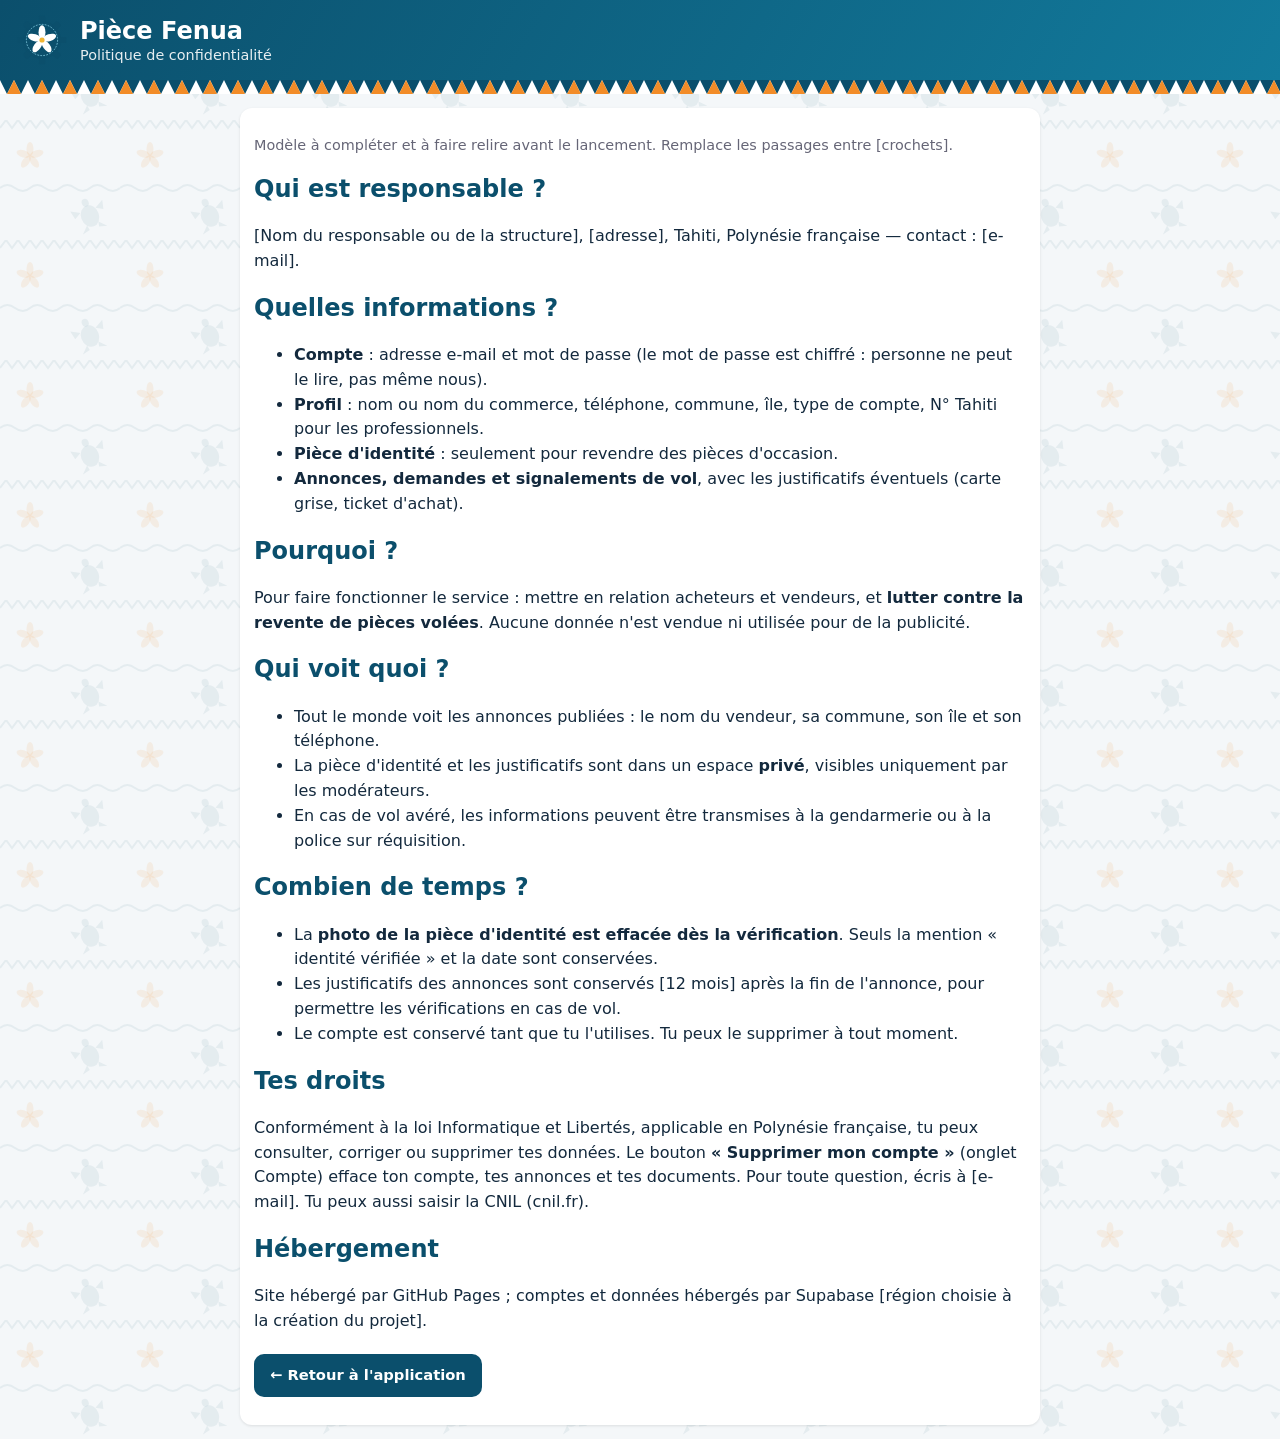
==== confidentialite.html @ f5ee42bc "Add files via upload" ====
<!DOCTYPE html>
<html lang="fr">
<head>
  <meta charset="utf-8">
  <meta name="viewport" content="width=device-width, initial-scale=1">
  <title>Confidentialité — Pièce Fenua</title>
  <link rel="icon" href="assets/logo.svg" type="image/svg+xml">
  <link rel="stylesheet" href="style.css">
</head>
<body>
  <header class="top">
    <img src="assets/logo.svg" alt="" class="logo">
    <div><h1>Pièce Fenua</h1><p class="tag">Politique de confidentialité</p></div>
  </header>
  <div class="tapa" aria-hidden="true"></div>
  <main class="card" style="margin:14px auto;max-width:800px;line-height:1.55">
    <p class="muted">Modèle à compléter et à faire relire avant le lancement. Remplace les passages entre [crochets].</p>

    <h2>Qui est responsable ?</h2>
    <p>[Nom du responsable ou de la structure], [adresse], Tahiti, Polynésie française — contact : [e-mail].</p>

    <h2>Quelles informations ?</h2>
    <ul>
      <li><b>Compte</b> : adresse e-mail et mot de passe (le mot de passe est chiffré : personne ne peut le lire, pas même nous).</li>
      <li><b>Profil</b> : nom ou nom du commerce, téléphone, commune, île, type de compte, N° Tahiti pour les professionnels.</li>
      <li><b>Pièce d'identité</b> : seulement pour revendre des pièces d'occasion.</li>
      <li><b>Annonces, demandes et signalements de vol</b>, avec les justificatifs éventuels (carte grise, ticket d'achat).</li>
    </ul>

    <h2>Pourquoi ?</h2>
    <p>Pour faire fonctionner le service : mettre en relation acheteurs et vendeurs, et <b>lutter contre la revente de pièces volées</b>.
    Aucune donnée n'est vendue ni utilisée pour de la publicité.</p>

    <h2>Qui voit quoi ?</h2>
    <ul>
      <li>Tout le monde voit les annonces publiées : le nom du vendeur, sa commune, son île et son téléphone.</li>
      <li>La pièce d'identité et les justificatifs sont dans un espace <b>privé</b>, visibles uniquement par les modérateurs.</li>
      <li>En cas de vol avéré, les informations peuvent être transmises à la gendarmerie ou à la police sur réquisition.</li>
    </ul>

    <h2>Combien de temps ?</h2>
    <ul>
      <li>La <b>photo de la pièce d'identité est effacée dès la vérification</b>. Seuls la mention « identité vérifiée » et la date sont conservées.</li>
      <li>Les justificatifs des annonces sont conservés [12 mois] après la fin de l'annonce, pour permettre les vérifications en cas de vol.</li>
      <li>Le compte est conservé tant que tu l'utilises. Tu peux le supprimer à tout moment.</li>
    </ul>

    <h2>Tes droits</h2>
    <p>Conformément à la loi Informatique et Libertés, applicable en Polynésie française, tu peux consulter, corriger ou supprimer tes données.
    Le bouton <b>« Supprimer mon compte »</b> (onglet Compte) efface ton compte, tes annonces et tes documents. Pour toute question, écris à [e-mail].
    Tu peux aussi saisir la CNIL (cnil.fr).</p>

    <h2>Hébergement</h2>
    <p>Site hébergé par GitHub Pages ; comptes et données hébergés par Supabase [région choisie à la création du projet].</p>

    <p style="margin-top:20px"><a class="btn b" href="index.html">← Retour à l'application</a></p>
  </main>
</body>
</html>
---- style.css ----
:root{
  --bleu:#0b4f6c; --lagon:#127a9c; --clair:#e0f0f5; --orange:#f28c28;
  --vert:#1e9e5a; --jaune:#e08a00; --rouge:#c0392b; --fond:#f4f7f9; --txt:#13293d;
}
*{box-sizing:border-box}
body{margin:0;font-family:system-ui,-apple-system,"Segoe UI",Roboto,sans-serif;color:var(--txt)}
body{background-color:#f4f7f9;background-image:url("data:image/svg+xml,%3Csvg xmlns='http://www.w3.org/2000/svg' width='120' height='120' viewBox='0 0 120 120'%3E%3Cg fill='none' stroke='%230b4f6c' stroke-opacity='.07' stroke-width='2'%3E%3Cpath d='M0 8l6-8 6 8 6-8 6 8 6-8 6 8 6-8 6 8 6-8 6 8 6-8 6 8 6-8 6 8 6-8 6 8 6-8 6 8 6-8 6 8'/%3E%3Cpath d='M0 68q7-6 15 0t15 0t15 0t15 0t15 0t15 0t15 0t15 0'/%3E%3C/g%3E%3Cg fill='%23f28c28' fill-opacity='.10' transform='translate(30 36)'%3E%3Cellipse cy='-7' rx='3.5' ry='7'/%3E%3Cellipse cy='-7' rx='3.5' ry='7' transform='rotate(72)'/%3E%3Cellipse cy='-7' rx='3.5' ry='7' transform='rotate(144)'/%3E%3Cellipse cy='-7' rx='3.5' ry='7' transform='rotate(216)'/%3E%3Cellipse cy='-7' rx='3.5' ry='7' transform='rotate(288)'/%3E%3C/g%3E%3Cg fill='%230b4f6c' fill-opacity='.07' transform='translate(90 96) rotate(-20)'%3E%3Cellipse rx='9' ry='11'/%3E%3Cellipse cy='-14' rx='3.5' ry='4'/%3E%3Cpath d='M-8-6l-9-5 2 9zM8-6l9-5-2 9zM-6 8l-7 7 8-2zM6 8l7 7-8-2z'/%3E%3C/g%3E%3C/svg%3E")}
.top{display:flex;align-items:center;gap:12px;padding:14px 16px;background:linear-gradient(120deg,var(--bleu),var(--lagon));color:#fff}
.logo{width:52px;height:52px}
.top h1{margin:0;font-size:1.5rem}
.tag{margin:2px 0 0;opacity:.9;font-size:.9rem}
/* bande niho mano (dents de requin) */
.tapa{height:14px;background:#fff url("data:image/svg+xml,%3Csvg xmlns='http://www.w3.org/2000/svg' width='28' height='14'%3E%3Cpath d='M0 0h28L21 14 14 0 7 14z' fill='%230b4f6c'/%3E%3Cpath d='M7 14L14 0l7 14z' fill='%23f28c28'/%3E%3C/svg%3E") repeat-x}
.tabs{display:flex;overflow-x:auto;background:#fff;border-bottom:1px solid #dde;position:sticky;top:0;z-index:5}
.tabs button{flex:1 0 auto;border:0;background:none;padding:12px 14px;font-size:.92rem;color:#556;cursor:pointer;border-bottom:3px solid transparent;white-space:nowrap}
.tabs button.on{color:var(--bleu);font-weight:700;border-color:var(--orange)}
main{max-width:900px;margin:0 auto;padding:14px}
.view{display:none}.view.on{display:block}
h2{color:var(--bleu);margin:6px 0 6px}
h3{color:var(--bleu);margin:22px 0 8px}
.muted{color:#667;font-size:.9rem}
input,select{font:inherit}
#q{width:100%;padding:13px 16px;border:2px solid var(--bleu);border-radius:30px;font-size:1rem}
.cats{display:grid;grid-template-columns:repeat(auto-fill,minmax(92px,1fr));gap:8px;margin:12px 0}
.cat{background:#fff;border:2px solid transparent;border-radius:12px;padding:10px 4px;text-align:center;cursor:pointer;font-size:.8rem;box-shadow:0 1px 3px rgba(0,0,0,.08)}
.cat .ico{font-size:1.6rem;display:block}
.cat.on{border-color:var(--orange);background:#fff6ec}
.filters{display:flex;flex-wrap:wrap;gap:8px;align-items:center}
.filters select{padding:8px;border-radius:8px;border:1px solid #ccd}
.chk{display:flex;gap:6px;align-items:flex-start;font-size:.9rem}
.card{background:#fff;border-radius:12px;padding:12px 14px;margin:10px 0;box-shadow:0 1px 3px rgba(0,0,0,.1)}
.card .h{display:flex;justify-content:space-between;gap:10px}
.card .t{font-weight:700}
.card .p{font-weight:800;color:var(--bleu);white-space:nowrap}
.card .m{color:#667;font-size:.85rem;margin-top:3px}
.badge{display:inline-block;font-size:.72rem;padding:2px 8px;border-radius:10px;margin:6px 4px 0 0;font-weight:600}
.b-neuf{background:var(--clair);color:var(--bleu)}
.b-verif{background:#e3f6ea;color:var(--vert)}
.b-attente{background:#fff3dc;color:var(--jaune)}
.b-refus,.b-vol{background:#fde3e0;color:var(--rouge)}
.ok{color:var(--vert);font-weight:700}.low{color:var(--jaune);font-weight:700}.no{color:var(--rouge);font-weight:700}
.actions{display:flex;gap:8px;flex-wrap:wrap;margin-top:10px}
.btn{display:inline-block;border:0;border-radius:10px;padding:10px 16px;background:var(--orange);color:#fff;font-weight:700;cursor:pointer;text-decoration:none;font-size:.92rem}
.btn.b{background:var(--bleu)}.btn.g{background:#25a35a}.btn.red{background:var(--rouge)}.btn.ghost{background:#eef;color:var(--bleu)}
.form{display:flex;flex-direction:column;gap:10px}
.form label{display:flex;flex-direction:column;gap:4px;font-size:.9rem;font-weight:600}
.form label.chk{flex-direction:row;font-weight:400}
.form input,.form select{padding:10px;border:1px solid #ccd;border-radius:8px;background:#fff;font-weight:400}
fieldset{border:1px solid #d5dde3;border-radius:12px;padding:12px;display:flex;flex-direction:column;gap:10px;background:#fff}
legend{font-weight:700;color:var(--bleu);padding:0 6px}
.two{display:grid;grid-template-columns:1fr 1fr;gap:10px}
.provenance{border:2px solid var(--orange);background:#fffaf3}
.provenance[hidden]{display:none}
.notice{display:flex;gap:12px;align-items:flex-start;background:#fff;border-left:5px solid var(--orange);border-radius:10px;padding:12px;margin:10px 0 14px;font-size:.9rem}
.honu{width:44px;height:44px;color:var(--lagon);flex:none}
.msg{font-weight:600;min-height:1.2em}
.msg.err{color:var(--rouge)}.msg.okm{color:var(--vert)}
.docs{background:var(--fond);border-radius:8px;padding:8px;font-size:.85rem;margin-top:8px}
.docs img{max-width:140px;max-height:100px;border-radius:6px;margin:4px 6px 0 0;border:1px solid #ccd}
.alert{background:#fde3e0;color:var(--rouge);padding:8px;border-radius:8px;font-weight:700;margin-top:8px;font-size:.85rem}
footer{text-align:center;color:#778;font-size:.8rem;padding:24px 10px 40px}
.vaa{width:90px;color:var(--lagon)}
.empty{text-align:center;color:#889;padding:20px}
.btn:disabled{opacity:.4;cursor:not-allowed}
.grow{flex:1}
.pill{border:0;border-radius:20px;padding:8px 12px;background:rgba(255,255,255,.18);color:#fff;font-weight:700;cursor:pointer;font-size:.85rem;max-width:45vw;overflow:hidden;text-overflow:ellipsis;white-space:nowrap}
.banner{background:#fff3dc;color:#7a5200;text-align:center;font-size:.8rem;padding:6px}
.subtabs{display:flex;gap:6px;margin:6px 0 12px}
.subtabs button{flex:1;border:2px solid var(--bleu);background:#fff;color:var(--bleu);border-radius:10px;padding:9px;font-weight:700;cursor:pointer}
.subtabs button.on{background:var(--bleu);color:#fff}
.link{background:none;border:0;color:var(--lagon);text-decoration:underline;cursor:pointer;padding:0;font-size:.88rem}
.status{display:flex;gap:10px;align-items:center;padding:12px;border-radius:10px;margin:8px 0;font-size:.9rem}
.st-ok{background:#e3f6ea;color:#14663b}.st-wait{background:#fff3dc;color:#7a5200}.st-no{background:#fde3e0;color:var(--rouge)}.st-none{background:var(--clair);color:var(--bleu)}
.gate{text-align:center;background:#fff;border-radius:12px;padding:18px;box-shadow:0 1px 3px rgba(0,0,0,.1)}
footer a{color:var(--lagon)}

.cat .ico{display:block;width:40px;height:40px;margin:0 auto 4px;color:var(--bleu)}
.cat .ico svg{width:100%;height:100%}
.cat.on .ico{color:var(--orange)}
.ico-s{display:inline-block;width:1.25em;height:1.25em;vertical-align:-.3em;color:var(--lagon)}
.ico-s svg{width:100%;height:100%}
.card.has-img{display:flex;gap:12px}
.thumb{flex:none;width:84px;height:84px;border-radius:10px;object-fit:cover;background:var(--clair);display:flex;align-items:center;justify-content:center;color:var(--lagon)}
.thumb svg{width:46px;height:46px}
.card .body{flex:1;min-width:0}
.photo-prev{max-width:160px;max-height:120px;border-radius:10px;display:block;margin-top:6px}
.sig{display:block;margin-top:8px;color:#889;font-size:.8rem}
.sig-form{margin-top:8px}
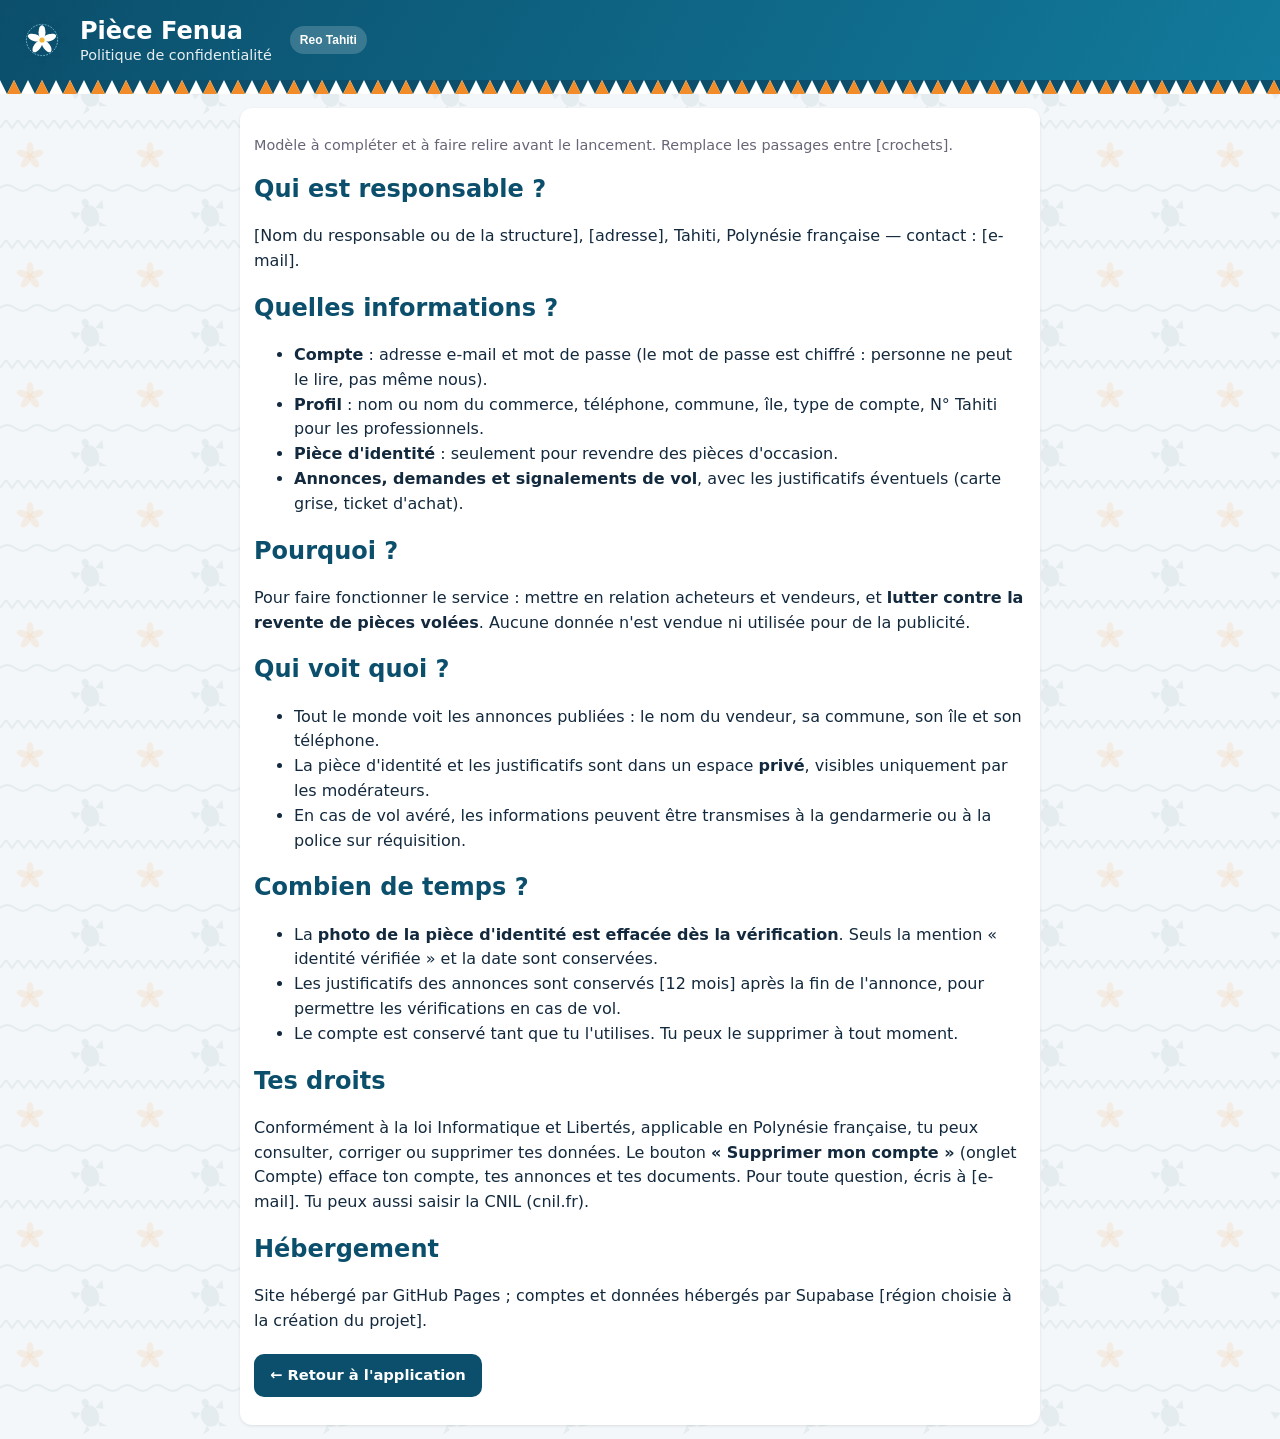
==== commit 20ed9560: "Add files via upload" ====
--- a/confidentialite.html
+++ b/confidentialite.html
@@ -6,6 +6,8 @@
   <title>Confidentialité — Pièce Fenua</title>
   <link rel="icon" href="assets/logo.svg" type="image/svg+xml">
   <link rel="stylesheet" href="style.css">
+  <script src="lang/ty.js"></script>
+  <script src="i18n.js"></script>
 </head>
 <body>
   <header class="top">
--- a/style.css
+++ b/style.css
@@ -86,3 +86,18 @@
 .photo-prev{max-width:160px;max-height:120px;border-radius:10px;display:block;margin-top:6px}
 .sig{display:block;margin-top:8px;color:#889;font-size:.8rem}
 .sig-form{margin-top:8px}
+.pill.lang{margin-left:6px;font-size:.75rem;padding:7px 10px}
+.b-part{background:#fff1d6;color:#9a5b00}
+.card.une{border:2px solid var(--orange);position:relative}
+.une-tag{position:absolute;top:-10px;right:12px;background:var(--orange);color:#fff;font-size:.7rem;font-weight:700;padding:2px 8px;border-radius:8px}
+.offres{display:grid;gap:14px;grid-template-columns:repeat(auto-fit,minmax(240px,1fr));margin:14px 0}
+.offre{background:#fff;border-radius:14px;padding:18px;box-shadow:0 1px 4px rgba(0,0,0,.1);display:flex;flex-direction:column}
+.offre.offre-top{border:3px solid var(--orange)}
+.offre h3{margin:0 0 4px}
+.offre .px{font-size:1.6rem;font-weight:800;color:var(--bleu);margin:6px 0}
+.offre .px small{font-size:.85rem;color:#667;font-weight:400}
+.offre ul{padding-left:20px;margin:8px 0 0;line-height:1.6;font-size:.92rem;flex:1}
+.ruban{align-self:flex-start;background:var(--orange);color:#fff;font-size:.72rem;font-weight:700;border-radius:8px;padding:2px 8px;margin-bottom:6px}
+.form input,.form select{min-width:0;width:100%}
+.two>label{min-width:0}
+html,body{overflow-x:hidden}
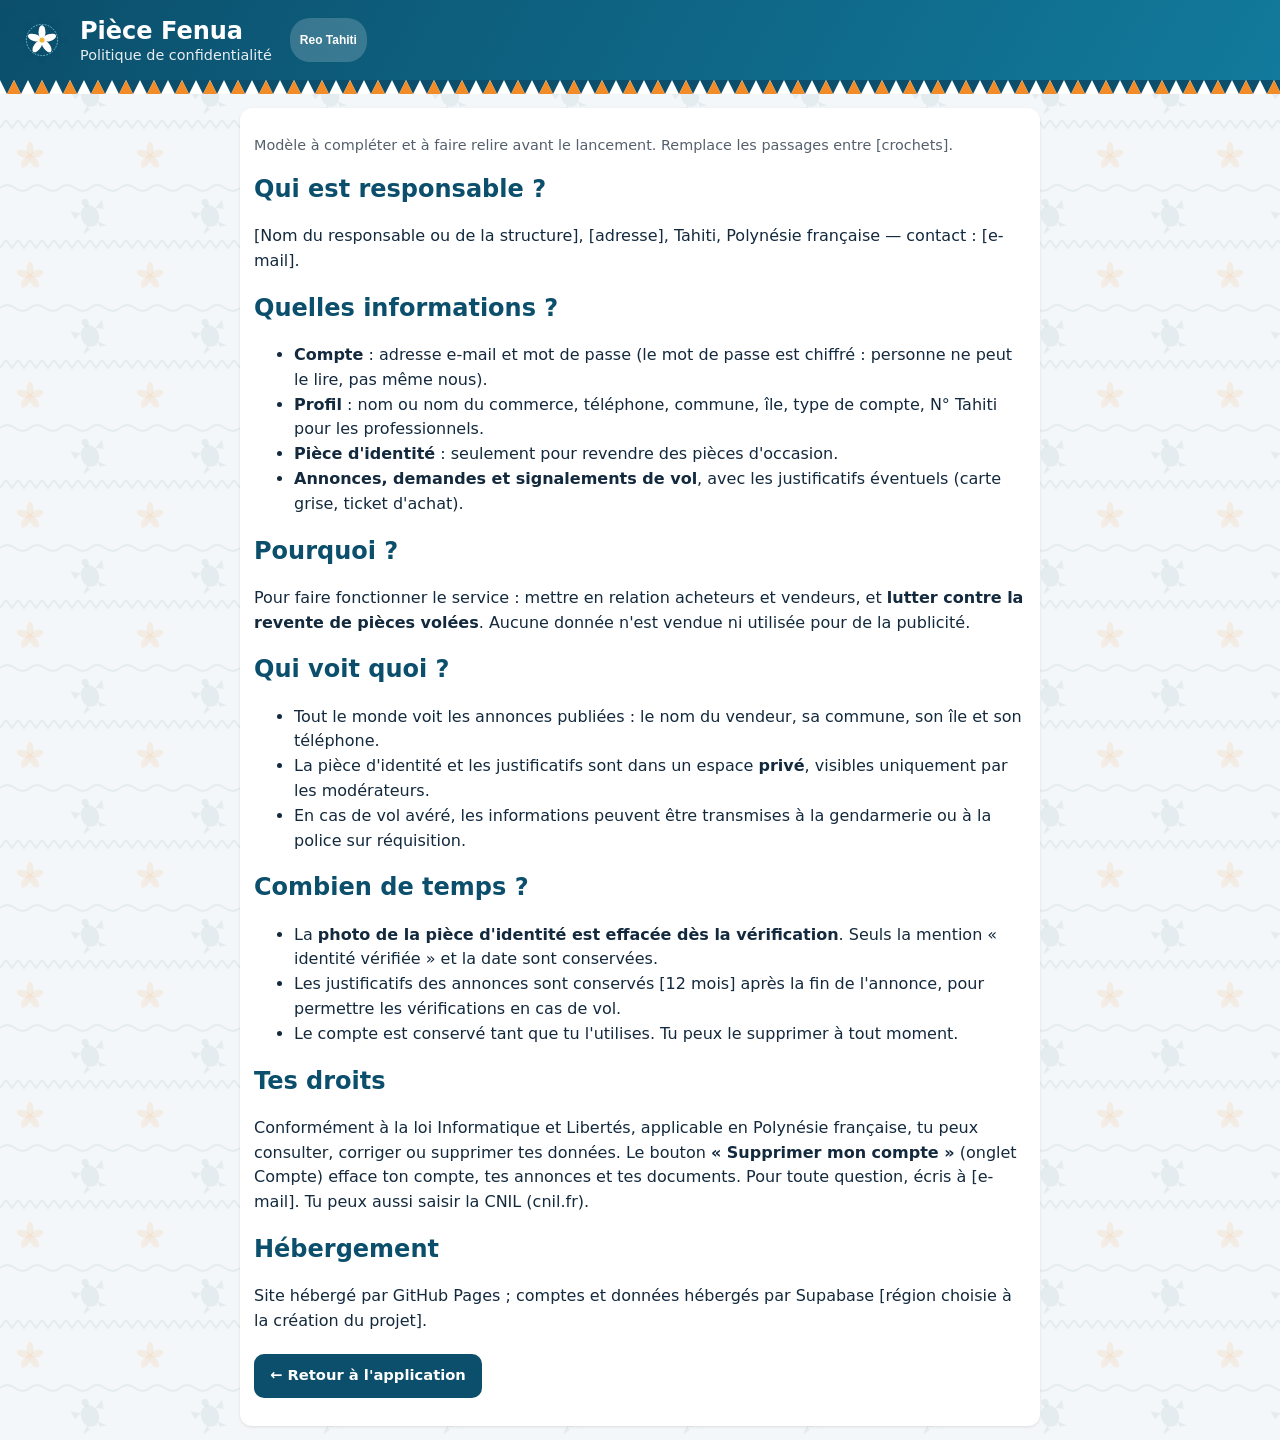
==== commit 5dec557a: "Add files via upload" ====
--- a/confidentialite.html
+++ b/confidentialite.html
@@ -5,7 +5,7 @@
   <meta name="viewport" content="width=device-width, initial-scale=1">
   <title>Confidentialité — Pièce Fenua</title>
   <link rel="icon" href="assets/logo.svg" type="image/svg+xml">
-  <link rel="stylesheet" href="style.css">
+  <link rel="stylesheet" href="style.css?v=8">
   <script src="lang/ty.js"></script>
   <script src="i18n.js"></script>
 </head>
--- a/style.css
+++ b/style.css
@@ -1,6 +1,6 @@
 :root{
-  --bleu:#0b4f6c; --lagon:#127a9c; --clair:#e0f0f5; --orange:#f28c28;
-  --vert:#1e9e5a; --jaune:#e08a00; --rouge:#c0392b; --fond:#f4f7f9; --txt:#13293d;
+  --bleu:#0b4f6c; --lagon:#127a9c; --clair:#e0f0f5; --orange:#c2410c;
+  --vert:#14663b; --jaune:#8a5300; --rouge:#c0392b; --fond:#f4f7f9; --txt:#13293d;
 }
 *{box-sizing:border-box}
 body{margin:0;font-family:system-ui,-apple-system,"Segoe UI",Roboto,sans-serif;color:var(--txt)}
@@ -18,7 +18,7 @@
 .view{display:none}.view.on{display:block}
 h2{color:var(--bleu);margin:6px 0 6px}
 h3{color:var(--bleu);margin:22px 0 8px}
-.muted{color:#667;font-size:.9rem}
+.muted{color:#55606e;font-size:.9rem}
 input,select{font:inherit}
 #q{width:100%;padding:13px 16px;border:2px solid var(--bleu);border-radius:30px;font-size:1rem}
 .cats{display:grid;grid-template-columns:repeat(auto-fill,minmax(92px,1fr));gap:8px;margin:12px 0}
@@ -41,7 +41,7 @@
 .ok{color:var(--vert);font-weight:700}.low{color:var(--jaune);font-weight:700}.no{color:var(--rouge);font-weight:700}
 .actions{display:flex;gap:8px;flex-wrap:wrap;margin-top:10px}
 .btn{display:inline-block;border:0;border-radius:10px;padding:10px 16px;background:var(--orange);color:#fff;font-weight:700;cursor:pointer;text-decoration:none;font-size:.92rem}
-.btn.b{background:var(--bleu)}.btn.g{background:#25a35a}.btn.red{background:var(--rouge)}.btn.ghost{background:#eef;color:var(--bleu)}
+.btn.b{background:var(--bleu)}.btn.g{background:#1b7f47}.btn.red{background:var(--rouge)}.btn.ghost{background:#eef;color:var(--bleu)}
 .form{display:flex;flex-direction:column;gap:10px}
 .form label{display:flex;flex-direction:column;gap:4px;font-size:.9rem;font-weight:600}
 .form label.chk{flex-direction:row;font-weight:400}
@@ -101,3 +101,45 @@
 .form input,.form select{min-width:0;width:100%}
 .two>label{min-width:0}
 html,body{overflow-x:hidden}
+[hidden]{display:none!important}
+.form input[type=checkbox]{width:auto;flex:none;margin-top:3px}
+.resa-form,.edit-form{margin-top:10px;background:var(--fond);padding:10px;border-radius:10px}
+.card .actions .btn{font-size:.85rem;padding:8px 12px}
+
+/* ===== Audit v8 : palette, accessibilité, mobile ===== */
+:root{--sable:#f4ecdf;--perle:#13293d;--accent:#f28c28}
+.tapa{background-color:#fff}
+.btn,.pill,.subtabs button,.tabs button{min-height:44px}
+.chk input,.form input[type=checkbox]{width:22px;height:22px;accent-color:var(--bleu)}
+.cat{min-height:84px}
+:focus-visible{outline:3px solid var(--accent);outline-offset:2px}
+.tabs button{display:inline-flex;align-items:center;gap:6px;position:relative}
+.tabs .nb{background:var(--orange);color:#fff;border-radius:10px;font-size:.7rem;font-weight:800;padding:1px 6px;margin-left:2px}
+.tabs .plus{display:none}
+.sheet{position:fixed;z-index:30;right:10px;bottom:76px;background:#fff;border-radius:16px;box-shadow:0 8px 30px rgba(11,79,108,.25);padding:8px;display:flex;flex-direction:column;min-width:230px;border-top:4px solid var(--accent)}
+.sheet[hidden]{display:none}
+.sheet button,.sheet a{border:0;background:none;text-align:left;padding:13px 14px;font-size:1rem;color:var(--txt);border-radius:10px;cursor:pointer;text-decoration:none;min-height:44px}
+.sheet button:hover,.sheet a:hover{background:var(--clair)}
+@media (min-width:721px){ .sheet{top:150px;bottom:auto} }
+@media (max-width:720px){
+  body{padding-bottom:78px}
+  .top{padding:8px 12px;gap:10px}
+  .top .logo{width:36px;height:36px}
+  .top h1{font-size:1.2rem}
+  .top .tag,#btn-compte,.pill.lang{display:none}
+  .tabs{position:fixed;bottom:0;left:0;right:0;top:auto;z-index:20;overflow:visible;border-top:1px solid #dde;border-bottom:0;box-shadow:0 -2px 10px rgba(0,0,0,.06);padding-bottom:env(safe-area-inset-bottom)}
+  .tabs button{flex:1 1 0;flex-direction:column;gap:2px;padding:6px 2px 8px;font-size:.7rem;border-bottom:0;border-top:3px solid transparent;min-width:0}
+  .tabs button.on{border-top-color:var(--orange);border-bottom-color:transparent}
+  .tabs .ti{font-size:1.25rem;line-height:1}
+  .tabs .tl{white-space:nowrap;overflow:hidden;text-overflow:ellipsis;max-width:100%}
+  .tabs .sec{display:none}
+  .tabs .plus{display:inline-flex}
+  .tabs .nb{position:absolute;top:3px;right:calc(50% - 22px)}
+  .cats{display:flex;overflow-x:auto;scroll-snap-type:x mandatory;gap:8px;padding-bottom:4px;margin:10px -14px;padding-left:14px;padding-right:14px;scrollbar-width:none}
+  .cats::-webkit-scrollbar{display:none}
+  .cat{flex:0 0 86px;scroll-snap-align:start;min-height:80px}
+  .cat .ico{width:32px;height:32px}
+  .filters select{flex:1 1 45%;min-height:44px}
+  main{padding:10px 14px}
+}
+.sig{padding:10px 0;min-height:40px}
